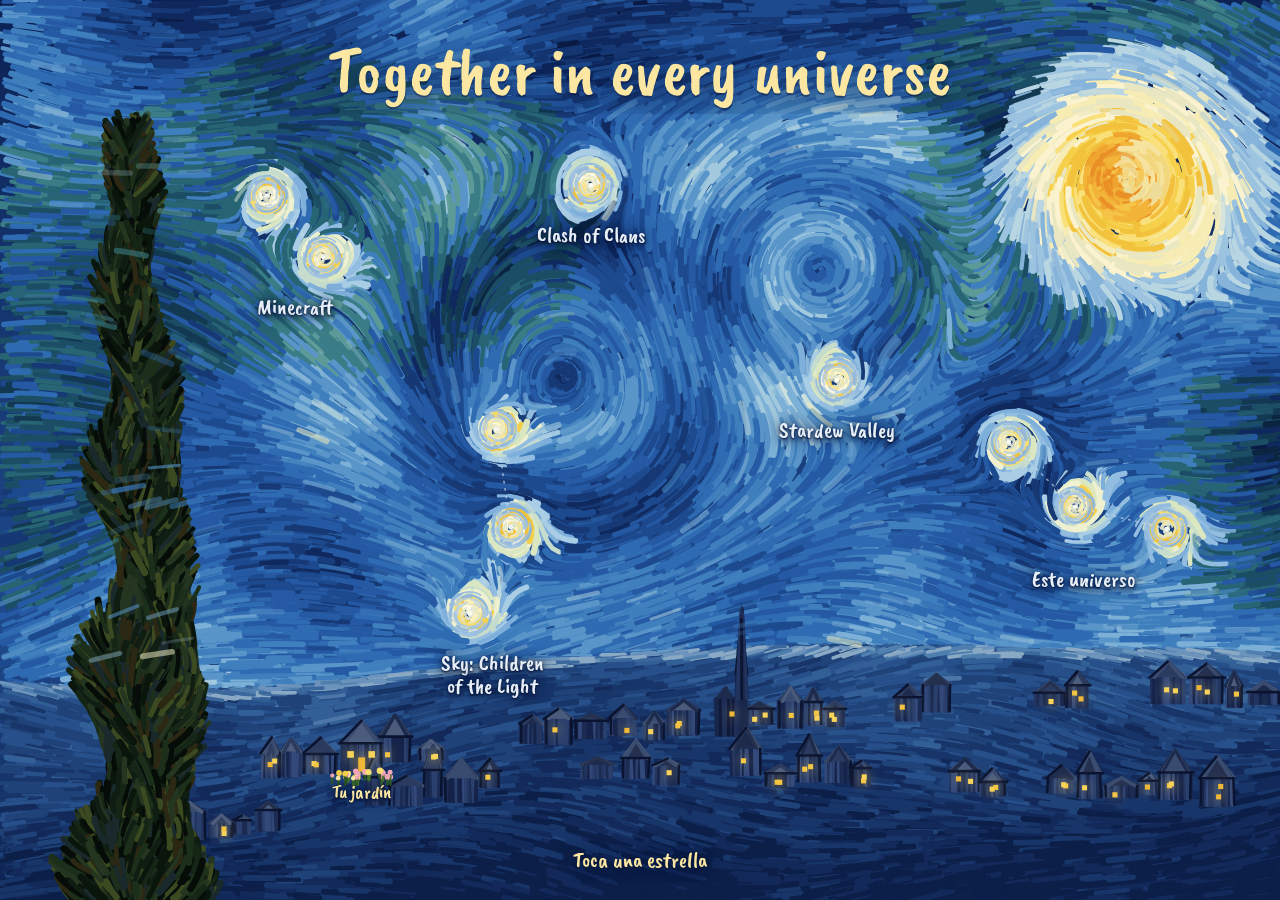
==== annieversario/index.html @ 94d42c9e "Annieversario: Together in every universe Constelaciones sobre La noche estrellada pintada en canvas" ====
<!doctype html>
<html lang="es">
<head>
<meta charset="utf-8">
<meta name="viewport" content="width=device-width, initial-scale=1, viewport-fit=cover">
<title>Together in every universe</title>

<!-- El preview del enlace (WhatsApp, el QR) no cuenta nada del regalo. -->
<meta name="description" content="Para Annie.">
<meta property="og:type" content="website">
<meta property="og:title" content="Together in every universe">
<meta property="og:description" content="Para Annie.">
<meta property="og:url" content="https://juandi9585.github.io/annie/annieversario/">
<meta name="theme-color" content="#0c1f4d">

<link rel="icon" href="../assets/icon.svg" type="image/svg+xml">
<link rel="preload" href="fonts/caveat-brush.woff2" as="font" type="font/woff2" crossorigin>
<link rel="stylesheet" href="../assets/puerta.css">
<link rel="stylesheet" href="estilo.css">
</head>
<body>

<!-- El cuadro: lo pinta app.js, pincelada a pincelada. -->
<canvas class="cuadro" id="cuadro" aria-hidden="true"></canvas>

<main class="cielo" id="cielo">
  <h1 class="titulo" id="titulo">Together in every universe</h1>

  <!-- Las constelaciones: una estrella por foto, una constelación por universo. -->
  <svg class="trazos" id="trazos" aria-hidden="true"></svg>
  <div class="estrellas" id="estrellas"></div>

  <button class="luna" id="luna" type="button" aria-label="La luna" aria-disabled="true"></button>

  <!-- La casa del pueblo con flores en la puerta: la vuelta al jardín. -->
  <a class="jardin" id="jardin" href="../"><span>Tu jardín</span></a>

  <p class="pista" id="pista" aria-live="polite">Toca una estrella</p>
</main>

<!-- Un universo abierto. Su aspecto cambia según el juego (data-universo). -->
<div class="universo" id="universo" role="dialog" aria-modal="true" aria-labelledby="universoNombre" hidden>
  <div class="universo__fondo" aria-hidden="true"></div>
  <div class="universo__marco">
    <p class="universo__nombre" id="universoNombre"></p>
    <div class="universo__ventana" id="universoVentana">
      <img class="universo__foto" id="universoFoto" alt="">
    </div>
    <div class="universo__pie">
      <button class="universo__paso" id="universoAntes" type="button" aria-label="Foto anterior"><span aria-hidden="true"></span></button>
      <p class="universo__cuenta" id="universoCuenta"></p>
      <button class="universo__paso universo__paso--sig" id="universoDespues" type="button" aria-label="Foto siguiente"><span aria-hidden="true"></span></button>
    </div>
    <button class="universo__salir" id="universoSalir" type="button"><span>Volver al cielo</span></button>
  </div>
</div>

<!-- El cierre: el cielo se abre y estáis dentro del cuadro. -->
<section class="final" id="final" hidden aria-labelledby="finalTitulo">
  <img class="final__foto" id="finalFoto" alt="Los dos, dentro de La noche estrellada">
  <div class="final__texto">
    <h2 class="final__titulo" id="finalTitulo">Feliz Annieversario</h2>
    <div class="final__fin">
      <button class="final__volver" id="finalVolver" type="button">Volver a las estrellas</button>
      <a class="puerta" href="../">
        <span class="puerta__brote" aria-hidden="true"><svg viewBox="0 0 40 40"><path d="M20 38V22"/><path class="puerta__hoja" d="M20 30c-6-1-9-4-10-8 5 0 9 2 10 6z"/><path class="puerta__flor" d="M13 12c0 9 14 9 14 0l-3 4-4-8-4 8z"/></svg></span>
        <span class="puerta__texto"><strong>Ver todo tu jardín</strong><span>Todos tus regalos, en un solo lugar</span></span>
        <span class="puerta__flecha" aria-hidden="true"></span>
      </a>
    </div>
  </div>
</section>

<!-- Telón de las transiciones entre universos (bloques, nubes, fundido). -->
<div class="telon" id="telon" aria-hidden="true"></div>

<!-- ════════════════════════════════════════════════════════════════════════
     LOS UNIVERSOS.  Lo único que hay que tocar.

     Cada universo es una constelación; cada foto, una estrella.
       id       minecraft · clash · stardew · sky · juntos
                (decide el aspecto al abrirlo; uno desconocido se queda en
                La noche estrellada, como sky y juntos)
       nombre   lo que se lee junto a la constelación y al abrirla
       fotos    archivos de fotos/, en el orden en que se ven

     cierre     la foto del final, la que aparece al tocar la luna.

     Para fotos nuevas: déjalas en code/annie/aniversario/imagenes/ y corre
     python tools/fotos-annieversario.py  (dice el nombre de cada salida).
     ════════════════════════════════════════════════════════════════════ -->
<script type="application/json" id="universos">
{
  "universos": [
    { "id": "minecraft", "nombre": "Minecraft",      "fotos": ["minecraft-1.webp", "minecraft-2.webp"] },
    { "id": "clash",     "nombre": "Clash of Clans", "fotos": ["clash-1.webp"] },
    { "id": "stardew",   "nombre": "Stardew Valley", "fotos": ["stardew-1.webp"] },
    { "id": "sky",       "nombre": "Sky: Children of the Light", "fotos": ["sky-1.webp", "sky-3.webp", "sky-4.webp"] },
    { "id": "juntos",    "nombre": "Este universo",  "fotos": ["juntos-1.webp", "juntos-2.webp", "juntos-3.webp"] }
  ],
  "cierre": "sky-2.webp"
}
</script>
<!-- ═══════════════════════════ fin de los universos ════════════════════ -->

<script src="app.js"></script>
</body>
</html>
---- assets/puerta.css ----
/* La puerta al jardín: el cierre común de todos los regalos.
   Uso, al final de cada regalo (ruta relativa a su carpeta):

   <link rel="stylesheet" href="../assets/puerta.css">
   <a class="puerta" href="../">
     <span class="puerta__brote" aria-hidden="true"><svg viewBox="0 0 40 40"><path d="M20 38V22"/><path class="puerta__hoja" d="M20 30c-6-1-9-4-10-8 5 0 9 2 10 6z"/><path class="puerta__flor" d="M13 12c0 9 14 9 14 0l-3 4-4-8-4 8z"/></svg></span>
     <span class="puerta__texto"><strong>Ver todo tu jardín</strong><span>Todos tus regalos, en un solo lugar</span></span>
     <span class="puerta__flecha" aria-hidden="true"></span>
   </a>

   Lleva sus propias fuentes de reserva: no depende de la tipografía del regalo. */

.puerta {
  --puerta-tinta: #21455f;
  --puerta-suave: #3d6683;
  display: flex;
  align-items: center;
  gap: 16px;
  box-sizing: border-box;
  width: min(100% - 32px, 380px);
  margin: 48px auto calc(32px + env(safe-area-inset-bottom));
  padding: 14px 18px 14px 14px;
  border-radius: 18px;
  background: rgba(253, 252, 248, 0.92);
  box-shadow: 0 10px 30px rgba(33, 69, 95, 0.14);
  color: var(--puerta-tinta);
  text-decoration: none;
  -webkit-tap-highlight-color: transparent;
  transition: transform 0.2s ease, box-shadow 0.2s ease;
}
.puerta:hover { box-shadow: 0 14px 36px rgba(33, 69, 95, 0.2); }
.puerta:active { transform: scale(0.98); }
.puerta:focus-visible { outline: 3px solid var(--puerta-tinta); outline-offset: 3px; }

.puerta__brote {
  flex: none;
  width: 56px;
  height: 56px;
  border-radius: 14px;
  background: linear-gradient(180deg, #c3e0f2 0 58%, #9fd08e 58%);
  display: grid;
  place-items: end center;
  overflow: hidden;
}
.puerta__brote svg { width: 34px; height: 34px; margin-bottom: 4px; fill: none; stroke: #3f7a3b; stroke-width: 2.4; stroke-linecap: round; }
.puerta__hoja { fill: #5f9e55; stroke: none; }
.puerta__flor { fill: #ef9f9a; stroke: none; }

.puerta__texto { display: flex; flex-direction: column; gap: 2px; flex: 1; min-width: 0; }
.puerta__texto strong {
  font: 600 18px/1.2 "Fraunces Display", "Iowan Old Style", "Palatino Linotype", Georgia, serif;
}
.puerta__texto span {
  font: 400 13px/1.3 ui-sans-serif, system-ui, -apple-system, "Segoe UI", sans-serif;
  color: var(--puerta-suave);
}

.puerta__flecha {
  flex: none;
  width: 10px;
  height: 10px;
  border-top: 2px solid currentColor;
  border-right: 2px solid currentColor;
  transform: rotate(45deg);
  margin-right: 4px;
}

@media (prefers-reduced-motion: reduce) {
  .puerta { transition: none; }
}
---- annieversario/estilo.css ----
/* Together in every universe.
   La noche es la de Van Gogh; cada universo trae su propio idioma visual. */

@font-face { font-family: "Caveat Brush"; src: url("fonts/caveat-brush.woff2") format("woff2"); font-display: swap; }
@font-face { font-family: "Pixelify Sans"; src: url("fonts/pixelify-sans.woff2") format("woff2"); font-weight: 400 700; font-display: swap; }
@font-face { font-family: "Jersey 15"; src: url("fonts/jersey-15.woff2") format("woff2"); font-display: swap; }
@font-face { font-family: "Lilita One"; src: url("fonts/lilita-one.woff2") format("woff2"); font-display: swap; }
/* La puerta (assets/puerta.css) usa Fraunces Display */
@font-face { font-family: "Fraunces Display"; src: url("../assets/fonts/fraunces-display.woff2") format("woff2"); font-weight: 600; font-style: normal; font-display: swap; unicode-range: U+0000-00FF, U+0131, U+0152-0153, U+02BB-02BC, U+02C6, U+02DA, U+02DC, U+0304, U+0308, U+0329, U+2000-206F, U+20AC, U+2122, U+2191, U+2193, U+2212, U+2215, U+FEFF, U+FFFD; }

:root {
  --noche: #0c1f4d;
  --noche-honda: #08163a;
  --oro: #f7dc6f;
  --oro-palido: #fbe7a1;
  --cobalto: #2559a3;
  --bruma: #d6e4f0;
  --pincel: "Caveat Brush", "Segoe Print", cursive;
  --curva: cubic-bezier(0.7, 0, 0.2, 1);
}

html, body {
  margin: 0;
  height: 100%;
  background: var(--noche);
  color: var(--oro-palido);
  overflow: hidden;
  overscroll-behavior: none;
}
body {
  font-family: var(--pincel);
  -webkit-tap-highlight-color: transparent;
  -webkit-text-size-adjust: 100%;
}
::selection { background: var(--oro); color: var(--noche); }
button { font: inherit; color: inherit; cursor: pointer; -webkit-user-select: none; user-select: none; }
button:focus-visible { outline: 3px solid var(--oro-palido); outline-offset: 3px; }

/* ── el cuadro ─────────────────────────────────────────────────────────── */
.cuadro {
  position: fixed;
  inset: 0;
  width: 100%;
  height: 100%;
  display: block;
  transform-origin: var(--lx, 80%) var(--ly, 20%);
  transition: transform 1.3s var(--curva), filter 1.3s var(--curva);
}
body.hacia-la-luna .cuadro { transform: scale(3.4); filter: brightness(1.4) saturate(1.15); }

.cielo { position: fixed; inset: 0; transition: opacity 0.8s ease; }
body.hacia-la-luna .cielo { opacity: 0; }

.titulo {
  position: absolute;
  top: calc(env(safe-area-inset-top) + clamp(14px, 4.5vh, 52px));
  left: 0;
  right: 0;
  margin: 0;
  padding: 0 20px;
  text-align: center;
  font-weight: 400;
  font-size: clamp(2.3rem, min(11.5vw, 6.6vh), 5.6rem);
  line-height: 0.92;
  letter-spacing: 0.005em;
  text-wrap: balance;
  color: var(--oro-palido);
  text-shadow: 0 2px 0 rgba(8, 22, 58, 0.45), 0 8px 28px rgba(8, 22, 58, 0.7);
  pointer-events: none;
}
/* en apaisado, más contenido: que no toque el halo de la luna */
@media (min-aspect-ratio: 1/1) { .titulo { font-size: clamp(2.7rem, 5.2vw, 4.6rem); } }
body.listo .titulo { animation: pintar 2.2s var(--curva) both; }
@keyframes pintar {
  from { clip-path: inset(-20% 100% -20% 0); }
  to { clip-path: inset(-20% 0 -20% 0); }
}

/* ── las constelaciones ───────────────────────────────────────────────── */
.trazos { position: absolute; inset: 0; width: 100%; height: 100%; pointer-events: none; overflow: visible; }
.trazos line {
  stroke: rgba(214, 228, 240, 0.6);
  stroke-width: 1.7;
  stroke-linecap: round;
  stroke-dasharray: 1.5 6;
  transition: stroke 0.6s ease;
}
.trazos line.encendida {
  stroke: var(--oro);
  stroke-width: 1.9;
  stroke-dasharray: none;
  filter: drop-shadow(0 0 4px rgba(247, 220, 111, 0.75));
}
.trazos line.nueva {
  stroke-dasharray: calc(var(--largo) * 1px);
  animation: trazar 1.1s 0.25s var(--curva) both;
}
@keyframes trazar {
  from { stroke-dashoffset: calc(var(--largo) * 1px); }
  to { stroke-dashoffset: 0; }
}
.trazos line.lazo { opacity: 0; }
.trazos.unidos line.lazo {
  opacity: 1;
  stroke: var(--oro-palido);
  stroke-width: 1.4;
  stroke-dasharray: none;
  filter: drop-shadow(0 0 5px rgba(251, 231, 161, 0.6));
}
.trazos.unidos--ahora line.lazo {
  stroke-dasharray: calc(var(--largo) * 1px);
  animation: trazar 1s calc(0.9s + var(--orden) * 0.45s) var(--curva) both;
}

.estrella {
  position: absolute;
  width: 52px;
  height: 52px;
  margin: -26px 0 0 -26px;
  padding: 0;
  border: 0;
  border-radius: 50%;
  background: transparent;
}
.estrella:focus-visible { outline-offset: 0; }

.constelacion {
  position: absolute;
  transform: translateX(-50%);
  font-size: 1.35rem;
  line-height: 1.05;
  width: max-content;
  max-width: 150px;
  text-align: center;
  text-wrap: balance;
  color: #e6eef7;
  text-shadow: 0 1px 2px #08163a, 0 2px 6px rgba(8, 22, 58, 0.95), 0 0 16px rgba(8, 22, 58, 0.95);
  pointer-events: none;
  transition: color 0.8s ease;
}
.constelacion--vista { color: var(--oro); }

.luna {
  position: absolute;
  width: calc(var(--r) * 2.6);
  height: calc(var(--r) * 2.6);
  margin: calc(var(--r) * -1.3) 0 0 calc(var(--r) * -1.3);
  padding: 0;
  border: 0;
  border-radius: 50%;
  background: transparent;
}
.luna[aria-disabled="true"] { cursor: default; }

/* la casa del jardín: el enlace vive en el pueblo, sobre la casa con flores */
.jardin {
  position: absolute;
  width: 56px;
  height: 52px;
  margin: -30px 0 0 -28px;
  border-radius: 14px;
  color: var(--oro-palido);
  text-decoration: none;
  -webkit-tap-highlight-color: transparent;
}
.jardin span {
  position: absolute;
  top: 100%;
  left: 50%;
  margin-top: 4px;
  transform: translateX(-50%);
  white-space: nowrap;
  font-size: 1.2rem;
  line-height: 1;
  text-shadow: 0 1px 2px #08163a, 0 2px 6px rgba(8, 22, 58, 0.95), 0 0 14px rgba(8, 22, 58, 0.95);
  transition: color 0.3s ease;
}
.jardin::before {
  content: "";
  position: absolute;
  inset: 4px;
  border-radius: 50%;
  background: radial-gradient(circle, rgba(247, 211, 90, 0.4), rgba(247, 211, 90, 0) 70%);
  opacity: 0;
  transition: opacity 0.4s ease;
}
.jardin:is(:hover, :focus-visible)::before { opacity: 1; }
.jardin:is(:hover, :focus-visible) span { color: #fff6d8; }
.jardin:focus-visible { outline-offset: 2px; }

.pista {
  position: absolute;
  left: 0;
  right: 0;
  bottom: calc(env(safe-area-inset-bottom) + 26px);
  margin: 0;
  text-align: center;
  font-size: 1.4rem;
  color: var(--oro-palido);
  text-shadow: 0 1px 2px rgba(8, 22, 58, 0.9), 0 0 16px rgba(8, 22, 58, 0.95);
  transition: opacity 0.6s ease;
  pointer-events: none;
}
.pista--fuera { opacity: 0; }

/* ── un universo abierto: lo común ────────────────────────────────────── */
.universo {
  position: fixed;
  inset: 0;
  z-index: 10;
  display: flex;
  align-items: center;
  justify-content: center;
  box-sizing: border-box;
  padding: calc(env(safe-area-inset-top) + 20px) 16px calc(env(safe-area-inset-bottom) + 20px);
  overflow: hidden;
}
.universo[hidden] { display: none; }
.universo__fondo { position: absolute; inset: 0; }
.universo__marco {
  position: relative;
  box-sizing: border-box;
  display: flex;
  flex-direction: column;
  align-items: center;
  max-width: 100%;
}
.universo__nombre { margin: 0 0 14px; text-align: center; }
.universo__ventana {
  --ar: 1;
  --alto: min(58dvh, 620px);
  position: relative;
  box-sizing: border-box;
  width: min(calc(100vw - 64px), 760px, calc(var(--alto) * var(--ar)));
  aspect-ratio: var(--ar);
  touch-action: pan-y;
}
.universo__foto {
  display: block;
  width: 100%;
  height: 100%;
  object-fit: cover;
  -webkit-user-drag: none;
  user-select: none;
}
.universo__ventana--pasa .universo__foto { animation: entra-der 0.42s cubic-bezier(0.2, 0.8, 0.2, 1); }
.universo__ventana--vuelve .universo__foto { animation: entra-izq 0.42s cubic-bezier(0.2, 0.8, 0.2, 1); }
@keyframes entra-der { from { opacity: 0; transform: translateX(28px); } }
@keyframes entra-izq { from { opacity: 0; transform: translateX(-28px); } }

.universo__pie { display: flex; align-items: center; justify-content: center; gap: 18px; margin-top: 16px; }
.universo--sola .universo__pie { display: none; }
.universo__cuenta { margin: 0; min-width: 4ch; text-align: center; }
.universo__paso {
  position: relative;
  width: 52px;
  height: 52px;
  padding: 0;
}
.universo__paso span {
  position: absolute;
  top: 50%;
  left: 50%;
  width: 12px;
  height: 12px;
  border: solid currentColor;
  border-width: 0 0 3px 3px;
  transform: translate(-30%, -50%) rotate(45deg);
}
.universo__paso--sig span { transform: translate(-70%, -50%) rotate(-135deg); }
.universo__paso:disabled { cursor: default; opacity: 0.35; }
.universo__salir { margin-top: 18px; min-height: 48px; padding: 10px 22px; }

/* ── la noche (Sky, la vida real, y cualquier universo nuevo) ─────────── */
.universo[data-universo="noche"] {
  clip-path: circle(150vmax at var(--ox, 50%) var(--oy, 50%));
  transition: clip-path 1.05s cubic-bezier(0.65, 0, 0.35, 1);
}
.universo[data-universo="noche"].universo--abre:not(.universo--abierto),
.universo[data-universo="noche"].universo--cierra {
  clip-path: circle(0 at var(--ox, 50%) var(--oy, 50%));
}
.universo[data-universo="noche"].universo--cierra { transition-duration: 0.9s; }

/* el contenido de cada universo entra y sale con el gesto de su juego */
.universo--revela .universo__marco { animation: marco-entra 0.9s 0.35s cubic-bezier(0.2, 0.8, 0.2, 1) both; }
[data-universo="minecraft"].universo--revela .universo__marco { animation: marco-entra 0.45s 0.25s cubic-bezier(0.2, 0.8, 0.2, 1) both; }
[data-universo="clash"].universo--revela .universo__marco { animation: marco-rebota 0.65s 0.45s cubic-bezier(0.34, 1.56, 0.64, 1) both; }
[data-universo="stardew"].universo--revela .universo__marco { animation: marco-sube 0.75s 0.3s cubic-bezier(0.2, 0.8, 0.2, 1) both; }
.universo--sale .universo__marco { animation: marco-sale 0.3s ease-in both; }
@keyframes marco-entra { from { opacity: 0; transform: translateY(26px) scale(0.96); } }
@keyframes marco-rebota { from { opacity: 0; transform: scale(0.55); } 55% { opacity: 1; } }
@keyframes marco-sube { from { opacity: 0; transform: translateY(44px); } }
@keyframes marco-sale { to { opacity: 0; transform: translateY(12px) scale(0.97); } }
[data-universo="noche"] .universo__fondo {
  background: radial-gradient(ellipse at 50% 45%, rgba(12, 31, 77, 0.62), rgba(8, 22, 58, 0.9) 75%);
}
/* el cielo, desenfocado detrás (el clip-path del universo impide backdrop-filter) */
body[data-abierto="noche"] .cuadro { filter: blur(6px); }
body[data-abierto="noche"] .cielo { opacity: 0.08; }
[data-universo="noche"] .universo__nombre {
  font-size: clamp(2.2rem, 9vw, 3.4rem);
  line-height: 1;
  color: var(--oro-palido);
  text-shadow: 0 6px 22px rgba(8, 22, 58, 0.8);
}
/* el marco dorado de museo, como los del cuadro de Sky */
[data-universo="noche"] .universo__ventana {
  transform: rotate(-1deg);
  border: clamp(14px, 4vw, 22px) solid #b98a33;
  border-image: var(--marco) 52 round;
  box-shadow: 0 24px 50px rgba(3, 10, 30, 0.6), 0 4px 10px rgba(3, 10, 30, 0.4);
}
[data-universo="noche"] .universo__foto { box-shadow: 0 0 0 2px #3d2a0b; }
[data-universo="noche"] .universo__cuenta { font-size: 1.4rem; color: var(--bruma); }
[data-universo="noche"] .universo__paso {
  border: 2px solid rgba(251, 231, 161, 0.55);
  border-radius: 50%;
  background: rgba(12, 31, 77, 0.55);
  color: var(--oro-palido);
}
[data-universo="noche"] .universo__salir {
  border: 2px solid rgba(251, 231, 161, 0.55);
  border-radius: 999px;
  background: rgba(12, 31, 77, 0.55);
  font-size: 1.35rem;
  color: var(--oro-palido);
}
[data-universo="noche"] .universo__paso:hover:not(:disabled),
[data-universo="noche"] .universo__salir:hover { background: rgba(37, 89, 163, 0.6); }

/* ── Minecraft ─────────────────────────────────────────────────────────── */
[data-universo="minecraft"] { font-family: "Pixelify Sans", monospace; }
[data-universo="minecraft"] .universo__fondo {
  background:
    linear-gradient(rgba(0, 0, 0, 0.62), rgba(0, 0, 0, 0.62)),
    var(--mc-tierra) 0 0 / 64px 64px;
  image-rendering: pixelated;
}
[data-universo="minecraft"] :is(.universo__nombre, .universo__cuenta, .universo__salir) {
  color: #fff;
  text-shadow: 3px 3px 0 #3f3f3f;
}
/* el nombre, como el tooltip de un objeto */
[data-universo="minecraft"] .universo__nombre {
  padding: 6px 14px 8px;
  font-size: 1.6rem;
  font-weight: 400;
  line-height: 1;
  background: rgba(16, 0, 16, 0.94);
  border: 3px solid #4a0fd0;
  border-bottom-color: #28007f;
  box-shadow: 0 0 0 3px rgba(16, 0, 16, 0.94);
}
/* la foto, en el panel gris del inventario y su ranura hundida */
[data-universo="minecraft"] .universo__ventana {
  padding: 12px;
  background: #c6c6c6;
  border: 4px solid;
  border-color: #fff #555 #555 #fff;
  box-shadow: 0 0 0 3px #000, 0 18px 40px rgba(0, 0, 0, 0.55);
}
[data-universo="minecraft"] .universo__foto {
  box-sizing: border-box;
  border: 3px solid;
  border-color: #373737 #fff #fff #373737;
  background: #8b8b8b;
}
[data-universo="minecraft"] .universo__cuenta { font-size: 1.35rem; }
/* los botones de piedra */
[data-universo="minecraft"] :is(.universo__paso, .universo__salir) {
  border: 3px solid #000;
  background: #6f6f6f var(--mc-piedra) 0 0 / 48px 48px;
  image-rendering: pixelated;
  box-shadow: inset 3px 3px 0 rgba(255, 255, 255, 0.38), inset -3px -4px 0 rgba(0, 0, 0, 0.45);
  color: #fff;
}
[data-universo="minecraft"] .universo__salir { font-size: 1.25rem; padding: 10px 26px; }
[data-universo="minecraft"] :is(.universo__paso, .universo__salir):is(:hover, :focus-visible):not(:disabled) {
  border-color: #fff;
  outline: none;
  background-color: #7d88c8;
  background-blend-mode: multiply;
}
[data-universo="minecraft"] .universo__paso span { border-width: 0 0 4px 4px; filter: drop-shadow(2px 2px 0 #3f3f3f); }
[data-universo="minecraft"] .universo__paso:disabled { opacity: 1; background: #2c2c2c; color: #a0a0a0; box-shadow: none; }

/* ── Clash of Clans ───────────────────────────────────────────────────── */
[data-universo="clash"] { font-family: "Lilita One", sans-serif; }
[data-universo="clash"] .universo__fondo {
  background:
    repeating-linear-gradient(30deg, rgba(255, 255, 255, 0.07) 0 2px, transparent 2px 48px),
    repeating-linear-gradient(-30deg, rgba(255, 255, 255, 0.07) 0 2px, transparent 2px 48px),
    radial-gradient(ellipse at 50% 40%, #8cc94e, #4e8a29 85%);
}
/* el panel de madera y pergamino */
[data-universo="clash"] .universo__marco {
  padding: 0 14px 18px;
  background: #f3ead2;
  border: 4px solid #2a1a08;
  border-radius: 20px;
  box-shadow: inset 0 -6px 0 #d9c9a0, 0 8px 0 rgba(42, 26, 8, 0.45), 0 22px 40px rgba(0, 0, 0, 0.35);
}
[data-universo="clash"] .universo__nombre {
  align-self: stretch;
  margin: 0 -14px 16px;
  padding: 12px 64px 14px;
  border-radius: 16px 16px 0 0;
  border-bottom: 4px solid #2a1a08;
  background: linear-gradient(#b0733a, #7d4719);
  box-shadow: inset 0 3px 0 rgba(255, 255, 255, 0.25);
  font-size: clamp(1.5rem, 6vw, 2rem);
  line-height: 1;
  color: #fff;
  -webkit-text-stroke: 5px #1a0f04;
  paint-order: stroke fill;
  text-shadow: 0 3px 0 #1a0f04;
}
[data-universo="clash"] .universo__ventana {
  --alto: min(52dvh, 560px);
  width: min(calc(100vw - 92px), 700px, calc(var(--alto) * var(--ar)));
  overflow: hidden;
  border: 4px solid #2a1a08;
  border-radius: 12px;
}
[data-universo="clash"] .universo__cuenta { font-size: 1.4rem; color: #5a3a17; }
[data-universo="clash"] .universo__paso {
  border: 3px solid #2a1a08;
  border-radius: 14px;
  background: linear-gradient(#b5ea6a, #6cb52f 55%, #4f9a20);
  box-shadow: inset 0 3px 0 rgba(255, 255, 255, 0.5), 0 4px 0 #2a1a08;
  color: #fff;
}
[data-universo="clash"] .universo__paso span { filter: drop-shadow(0 2px 0 #1a0f04); }
[data-universo="clash"] .universo__paso:active:not(:disabled) { transform: translateY(3px); box-shadow: inset 0 3px 0 rgba(255, 255, 255, 0.5), 0 1px 0 #2a1a08; }
/* volver: la X roja de la esquina */
[data-universo="clash"] .universo__salir {
  position: absolute;
  top: 7px;
  right: 9px;
  width: 48px;
  height: 48px;
  min-height: 0;
  margin: 0;
  padding: 0;
  border: 3px solid #2a1a08;
  border-radius: 12px;
  background: linear-gradient(#ff7a68, #e0321f 60%, #b9200f);
  box-shadow: inset 0 3px 0 rgba(255, 255, 255, 0.45), 0 3px 0 #2a1a08;
}
[data-universo="clash"] .universo__salir span {
  position: absolute;
  inset: 0;
  overflow: hidden;
  color: transparent;
}
[data-universo="clash"] .universo__salir span::before,
[data-universo="clash"] .universo__salir span::after {
  content: "";
  position: absolute;
  top: 50%;
  left: 50%;
  width: 24px;
  height: 6px;
  margin: -3px 0 0 -12px;
  border-radius: 2px;
  background: #fff;
  box-shadow: 0 0 0 2px #2a1a08;
  transform: rotate(45deg);
}
[data-universo="clash"] .universo__salir span::after { transform: rotate(-45deg); box-shadow: none; }

/* ── Stardew Valley ───────────────────────────────────────────────────── */
[data-universo="stardew"] { font-family: "Jersey 15", monospace; }
[data-universo="stardew"] .universo__fondo {
  /* el suelo de tablones de la casa, con las juntas al tresbolillo */
  background:
    linear-gradient(rgba(20, 8, 2, 0.3), rgba(20, 8, 2, 0.55)),
    url("data:image/svg+xml,%3Csvg xmlns='http://www.w3.org/2000/svg' width='192' height='88' shape-rendering='crispEdges'%3E%3Crect width='192' height='88' fill='%23a95e27'/%3E%3Crect y='22' width='192' height='22' fill='%23b0652b'/%3E%3Crect y='66' width='192' height='22' fill='%23a35a25'/%3E%3Cg fill='%235c2c10'%3E%3Crect width='192' height='3'/%3E%3Crect y='22' width='192' height='3'/%3E%3Crect y='44' width='192' height='3'/%3E%3Crect y='66' width='192' height='3'/%3E%3C/g%3E%3Cg fill='%23c4793a'%3E%3Crect y='3' width='192' height='2'/%3E%3Crect y='25' width='192' height='2'/%3E%3Crect y='47' width='192' height='2'/%3E%3Crect y='69' width='192' height='2'/%3E%3C/g%3E%3Cg fill='%233c1a08'%3E%3Crect x='60' width='3' height='22'/%3E%3Crect x='156' y='22' width='3' height='22'/%3E%3Crect x='108' y='44' width='3' height='22'/%3E%3Crect x='12' y='66' width='3' height='22'/%3E%3C/g%3E%3Cg fill='%23934c1d'%3E%3Crect x='14' y='12' width='28' height='2'/%3E%3Crect x='96' y='34' width='34' height='2'/%3E%3Crect x='30' y='56' width='22' height='2'/%3E%3Crect x='140' y='78' width='30' height='2'/%3E%3Crect x='120' y='10' width='18' height='2'/%3E%3C/g%3E%3C/svg%3E") 0 0 / 192px 88px;
}
/* la caja de diálogo, con su marco de madera */
[data-universo="stardew"] .universo__marco {
  padding: 22px 20px 16px;
  background: #f6cd84;
  border: 4px solid #3b1a0a;
  border-radius: 4px;
  box-shadow:
    inset 0 0 0 4px #e48a33,
    inset 0 0 0 8px #b0561c,
    inset 0 0 0 11px #3b1a0a,
    0 10px 26px rgba(0, 0, 0, 0.5);
}
[data-universo="stardew"] .universo__nombre {
  align-self: flex-start;
  margin: -54px 0 18px -10px;
  padding: 2px 16px 4px;
  background: #f6cd84;
  border: 4px solid #3b1a0a;
  border-radius: 4px;
  box-shadow: inset 0 0 0 3px #e48a33;
  font-size: 1.9rem;
  line-height: 1.1;
  color: #3b1a0a;
}
[data-universo="stardew"] .universo__ventana {
  --alto: min(54dvh, 580px);
  width: min(calc(100vw - 96px), 700px, calc(var(--alto) * var(--ar)));
  margin: 0 6px;
  border: 4px solid #3b1a0a;
}
[data-universo="stardew"] .universo__foto { image-rendering: pixelated; }
[data-universo="stardew"] .universo__cuenta { font-size: 1.6rem; color: #3b1a0a; }
[data-universo="stardew"] :is(.universo__paso, .universo__salir) {
  border: 4px solid #3b1a0a;
  border-radius: 4px;
  background: #f9dca0;
  box-shadow: inset 0 0 0 3px #e48a33;
  color: #3b1a0a;
}
[data-universo="stardew"] .universo__salir { font-size: 1.6rem; line-height: 1; padding: 10px 22px 12px; }
[data-universo="stardew"] :is(.universo__paso, .universo__salir):hover:not(:disabled) { background: #ffe9b8; }

/* ── el telón entre el cielo y un universo ────────────────────────────── */
.telon { position: fixed; inset: 0; z-index: 20; pointer-events: none; overflow: hidden; }
.telon--fundido { background: var(--noche); opacity: 0; transition: opacity 0.22s ease; }
.telon--negro { background: #000; transition: opacity 0.7s cubic-bezier(0.45, 0, 0.55, 1); }
.telon--fundido.telon--cubre { opacity: 1; }

.telon--bloques {
  display: grid;
  grid-template-columns: repeat(var(--cols), var(--lado));
  grid-auto-rows: var(--lado);
}
.telon--bloques i {
  background-size: 100% 100%;
  image-rendering: pixelated;
  opacity: 0;
  transform: scale(0.3);
  transition: opacity 0.16s var(--d) ease-out, transform 0.26s var(--d) cubic-bezier(0.3, 1.5, 0.5, 1);
}
.telon--bloques.telon--cubre i { opacity: 1; transform: none; }
.telon--bloques.telon--abre i { opacity: 0; transform: scale(0.3); transition-timing-function: ease-in, ease-in; }

.nube {
  position: absolute;
  top: -10%;
  width: 62%;
  height: 120%;
  background: linear-gradient(90deg, #dfeaf3, #fbfdff 70%);
  transition: transform 0.95s cubic-bezier(0.65, 0, 0.35, 1);
}
.nube::after {
  content: "";
  position: absolute;
  top: 0;
  bottom: 0;
  width: 120px;
  background:
    radial-gradient(circle at 0 50%, #fbfdff 0 58px, transparent 59px) 0 0 / 120px 104px repeat-y,
    radial-gradient(circle at 0 50%, #eef4f9 0 42px, transparent 43px) 0 52px / 90px 104px repeat-y;
}
.nube--izq { left: 0; transform: translateX(-108%); }
.nube--izq::after { left: 100%; }
.nube--der { right: 0; transform: translateX(108%) scaleX(-1); }
.nube--der::after { left: 100%; }
.telon--cubre .nube--izq { transform: none; }
.telon--cubre .nube--der { transform: scaleX(-1); }
.telon--abre .nube--izq { transform: translateX(-108%); }
.telon--abre .nube--der { transform: translateX(108%) scaleX(-1); }

/* ── el final ─────────────────────────────────────────────────────────── */
.final {
  position: fixed;
  inset: 0;
  z-index: 30;
  overflow: hidden;
  background: var(--noche-honda);
  opacity: 0;
  transition: opacity 1s ease;
}
body.al-final .final { opacity: 1; }
.final__foto {
  display: block;
  width: 100%;
  height: 100dvh;
  object-fit: cover;
  /* en vertical la foto no cabe entera: la cámara baja de la luna hasta vosotros */
  object-position: 40% 50%;
  transform: scale(1.12);
  filter: blur(12px) brightness(1.3);
  transition: transform 2.8s cubic-bezier(0.2, 0.7, 0.2, 1), filter 1.8s ease, object-position 6.5s 0.8s cubic-bezier(0.45, 0, 0.25, 1);
}
body.al-final .final__foto { transform: none; filter: none; object-position: 72% 50%; }
@media (min-aspect-ratio: 4/3) { .final__foto, body.al-final .final__foto { object-position: 60% 50%; } }
.final__texto {
  position: absolute;
  top: 0;
  left: 0;
  right: 0;
  height: 100dvh;
  box-sizing: border-box;
  display: flex;
  flex-direction: column;
  align-items: center;
  justify-content: space-between;
  padding: calc(env(safe-area-inset-top) + 9vh) 20px calc(env(safe-area-inset-bottom) + 7vh);
  background: linear-gradient(rgba(8, 22, 58, 0.55), rgba(8, 22, 58, 0) 34%, rgba(8, 22, 58, 0) 78%, rgba(8, 22, 58, 0.75));
}
.final__titulo {
  margin: 0;
  font-weight: 400;
  font-size: clamp(3.2rem, 15vw, 6rem);
  line-height: 0.95;
  text-align: center;
  text-wrap: balance;
  color: var(--oro-palido);
  text-shadow: 0 2px 0 rgba(8, 22, 58, 0.5), 0 10px 36px rgba(8, 22, 58, 0.9);
  outline: none;
}
body.al-final .final__titulo { animation: pintar 2.2s 4.2s var(--curva) both; }
.final__volver {
  min-height: 48px;
  padding: 10px 22px;
  border: 2px solid rgba(251, 231, 161, 0.55);
  border-radius: 999px;
  background: rgba(12, 31, 77, 0.55);
  font-size: 1.3rem;
  color: var(--oro-palido);
  opacity: 0;
  transition: opacity 0.8s 6.6s ease, background 0.2s ease;
}
body.al-final .final__volver { opacity: 1; }
.final__volver:hover { background: rgba(37, 89, 163, 0.6); }
.final__fin { display: flex; flex-direction: column; align-items: center; gap: 14px; width: 100%; }
/* la puerta, en su versión de noche: no puede brillar más que el final */
.final .puerta {
  --puerta-tinta: var(--oro-palido);
  --puerta-suave: var(--bruma);
  margin: 0;
  border: 2px solid rgba(251, 231, 161, 0.45);
  background: rgba(12, 31, 77, 0.62);
  box-shadow: 0 10px 30px rgba(3, 10, 30, 0.4);
  opacity: 0;
  transition: opacity 0.8s 7.4s ease, transform 0.2s ease, background 0.2s ease;
}
.final .puerta:hover { background: rgba(37, 89, 163, 0.6); box-shadow: 0 10px 30px rgba(3, 10, 30, 0.4); }
.final .puerta__brote { opacity: 0.9; }
body.al-final .final .puerta { opacity: 1; }

/* ── sin movimiento ───────────────────────────────────────────────────── */
@media (prefers-reduced-motion: reduce) {
  *, *::before, *::after { animation: none !important; transition-duration: 0.01ms !important; transition-delay: 0s !important; }
  .final__foto { transform: none; filter: none; }
}
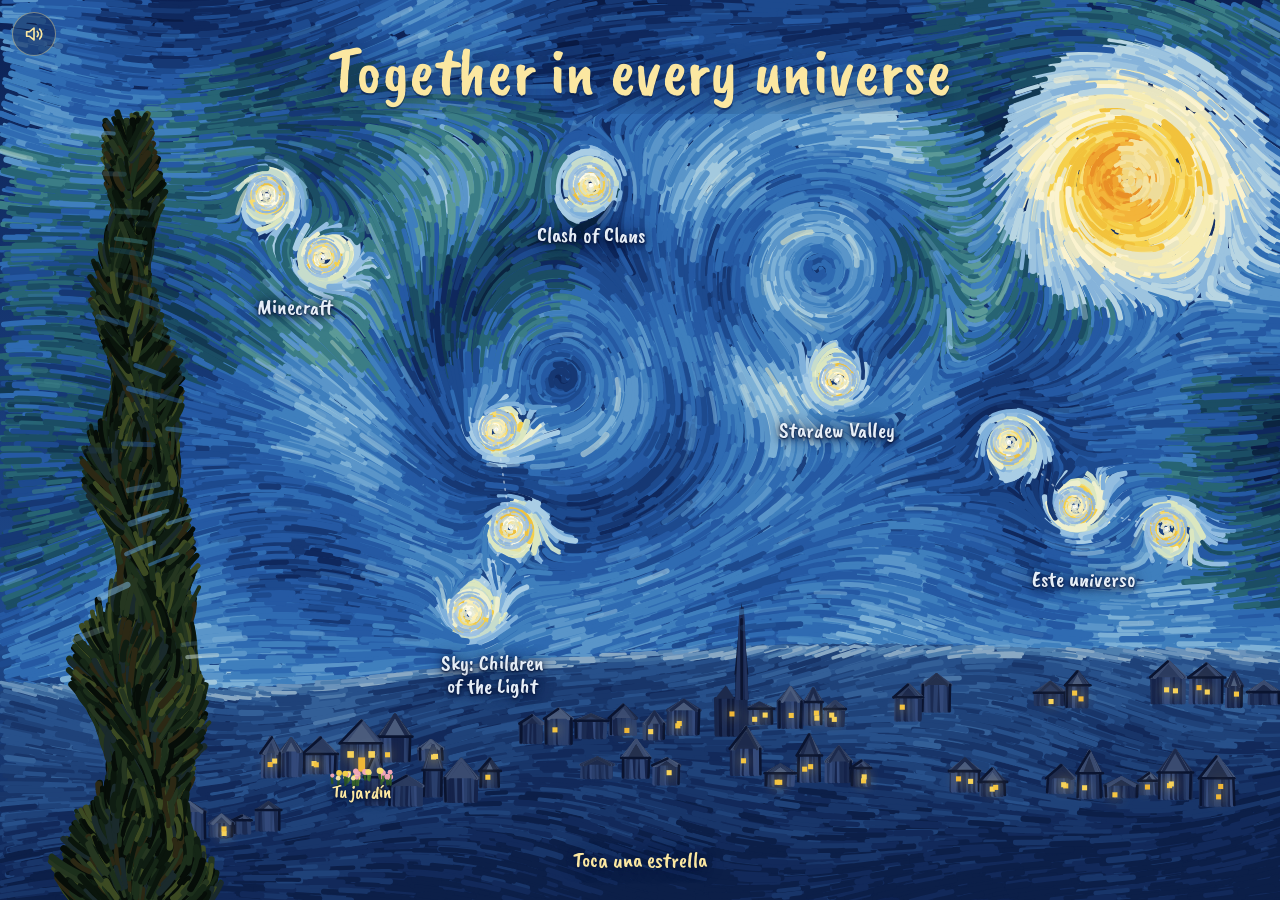
==== commit f8cc2361: "Annieversario: música y efectos sintetizados Todo con Web Audio, sin archivos: la noche (colchón de " ====
--- a/annieversario/index.html
+++ b/annieversario/index.html
@@ -71,6 +71,11 @@
   </div>
 </section>
 
+<!-- El sonido: suena con el primer toque; este botón lo silencia. -->
+<button class="sonido" id="sonido" type="button" aria-pressed="true" aria-label="Silenciar el sonido">
+  <svg viewBox="0 0 24 24" aria-hidden="true"><path d="M4 9.5h3.2L12 5.5v13l-4.8-4H4z"/><path class="sonido__ondas" d="M15.5 9.2a4 4 0 0 1 0 5.6M18.2 6.6a7.6 7.6 0 0 1 0 10.8"/><path class="sonido__tachado" d="M16 9.5l5 5M21 9.5l-5 5"/></svg>
+</button>
+
 <!-- Telón de las transiciones entre universos (bloques, nubes, fundido). -->
 <div class="telon" id="telon" aria-hidden="true"></div>
 
@@ -103,6 +108,7 @@
 </script>
 <!-- ═══════════════════════════ fin de los universos ════════════════════ -->
 
+<script src="sonido.js"></script>
 <script src="app.js"></script>
 </body>
 </html>
--- a/annieversario/estilo.css
+++ b/annieversario/estilo.css
@@ -520,6 +520,39 @@
 [data-universo="stardew"] .universo__salir { font-size: 1.6rem; line-height: 1; padding: 10px 22px 12px; }
 [data-universo="stardew"] :is(.universo__paso, .universo__salir):hover:not(:disabled) { background: #ffe9b8; }
 
+/* ── el botón del sonido ───────────────────────────────────────────────── */
+.sonido {
+  position: fixed;
+  top: calc(env(safe-area-inset-top) + 12px);
+  left: calc(env(safe-area-inset-left) + 12px);
+  z-index: 35;
+  display: grid;
+  place-items: center;
+  width: 44px;
+  height: 44px;
+  padding: 0;
+  border: 1.5px solid rgba(251, 231, 161, 0.45);
+  border-radius: 50%;
+  background: rgba(12, 31, 77, 0.5);
+  color: var(--oro-palido);
+  opacity: 0;
+  transition: opacity 0.8s 1.6s ease, background 0.2s ease;
+}
+body.listo .sonido { opacity: 1; }
+.sonido:hover { background: rgba(37, 89, 163, 0.6); }
+.sonido svg {
+  width: 22px;
+  height: 22px;
+  fill: none;
+  stroke: currentColor;
+  stroke-width: 1.8;
+  stroke-linecap: round;
+  stroke-linejoin: round;
+}
+.sonido[aria-pressed="true"] .sonido__tachado,
+.sonido[aria-pressed="false"] .sonido__ondas { display: none; }
+.sonido[aria-pressed="false"] { opacity: 0.75; }
+
 /* ── el telón entre el cielo y un universo ────────────────────────────── */
 .telon { position: fixed; inset: 0; z-index: 20; pointer-events: none; overflow: hidden; }
 .telon--fundido { background: var(--noche); opacity: 0; transition: opacity 0.22s ease; }
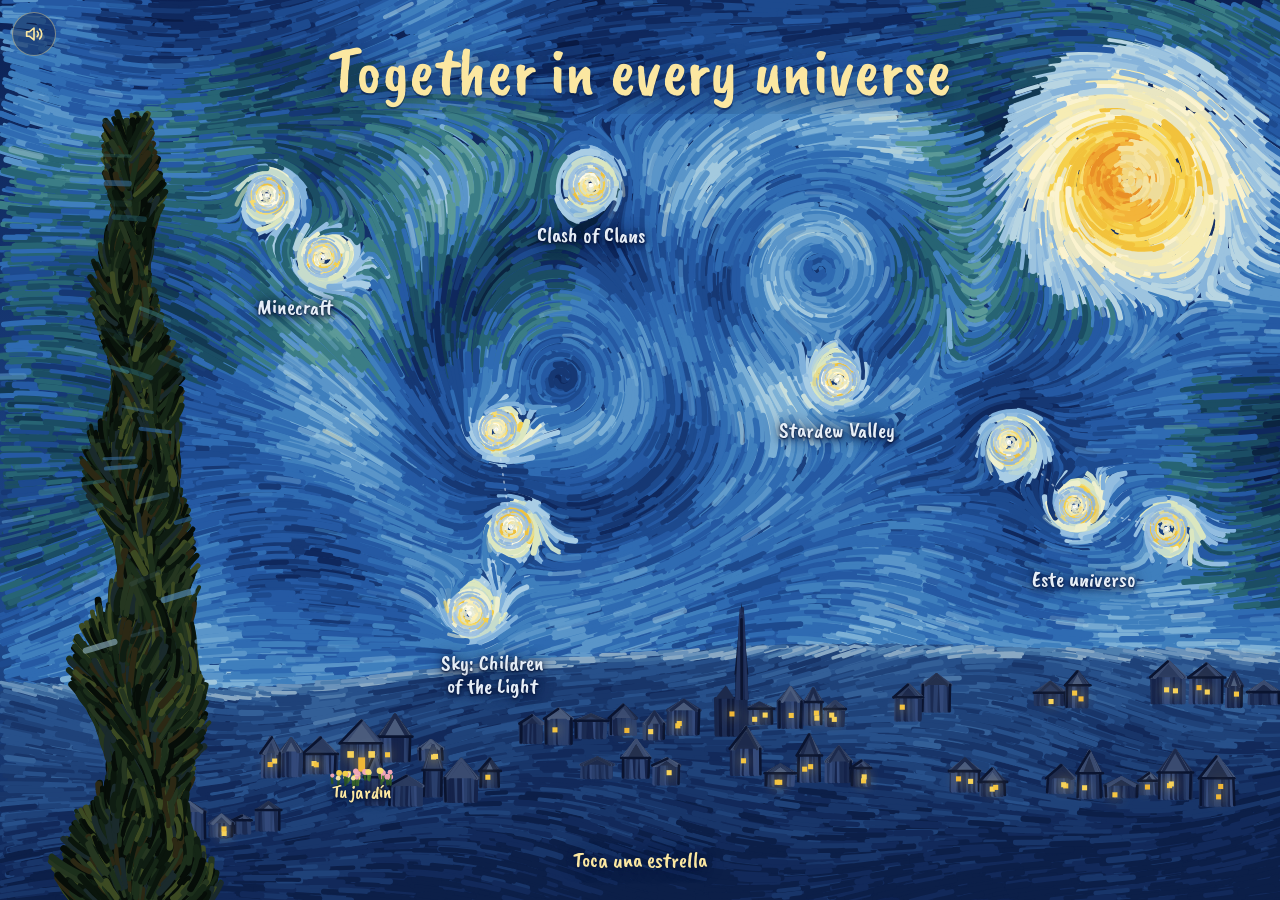
==== commit 45a0ea15: "Annieversario: versión en los archivos para saltarse la caché Co-Authored-By: Claude Opus 5.5 <norep" ====
--- a/annieversario/index.html
+++ b/annieversario/index.html
@@ -16,7 +16,9 @@
 <link rel="icon" href="../assets/icon.svg" type="image/svg+xml">
 <link rel="preload" href="fonts/caveat-brush.woff2" as="font" type="font/woff2" crossorigin>
 <link rel="stylesheet" href="../assets/puerta.css">
-<link rel="stylesheet" href="estilo.css">
+<!-- ?v=: súbelo al cambiar estilo.css, sonido.js o app.js, para que ningún
+     teléfono mezcle archivos nuevos con otros viejos de su caché. -->
+<link rel="stylesheet" href="estilo.css?v=7">
 </head>
 <body>
 
@@ -108,7 +110,7 @@
 </script>
 <!-- ═══════════════════════════ fin de los universos ════════════════════ -->
 
-<script src="sonido.js"></script>
-<script src="app.js"></script>
+<script src="sonido.js?v=7"></script>
+<script src="app.js?v=7"></script>
 </body>
 </html>
